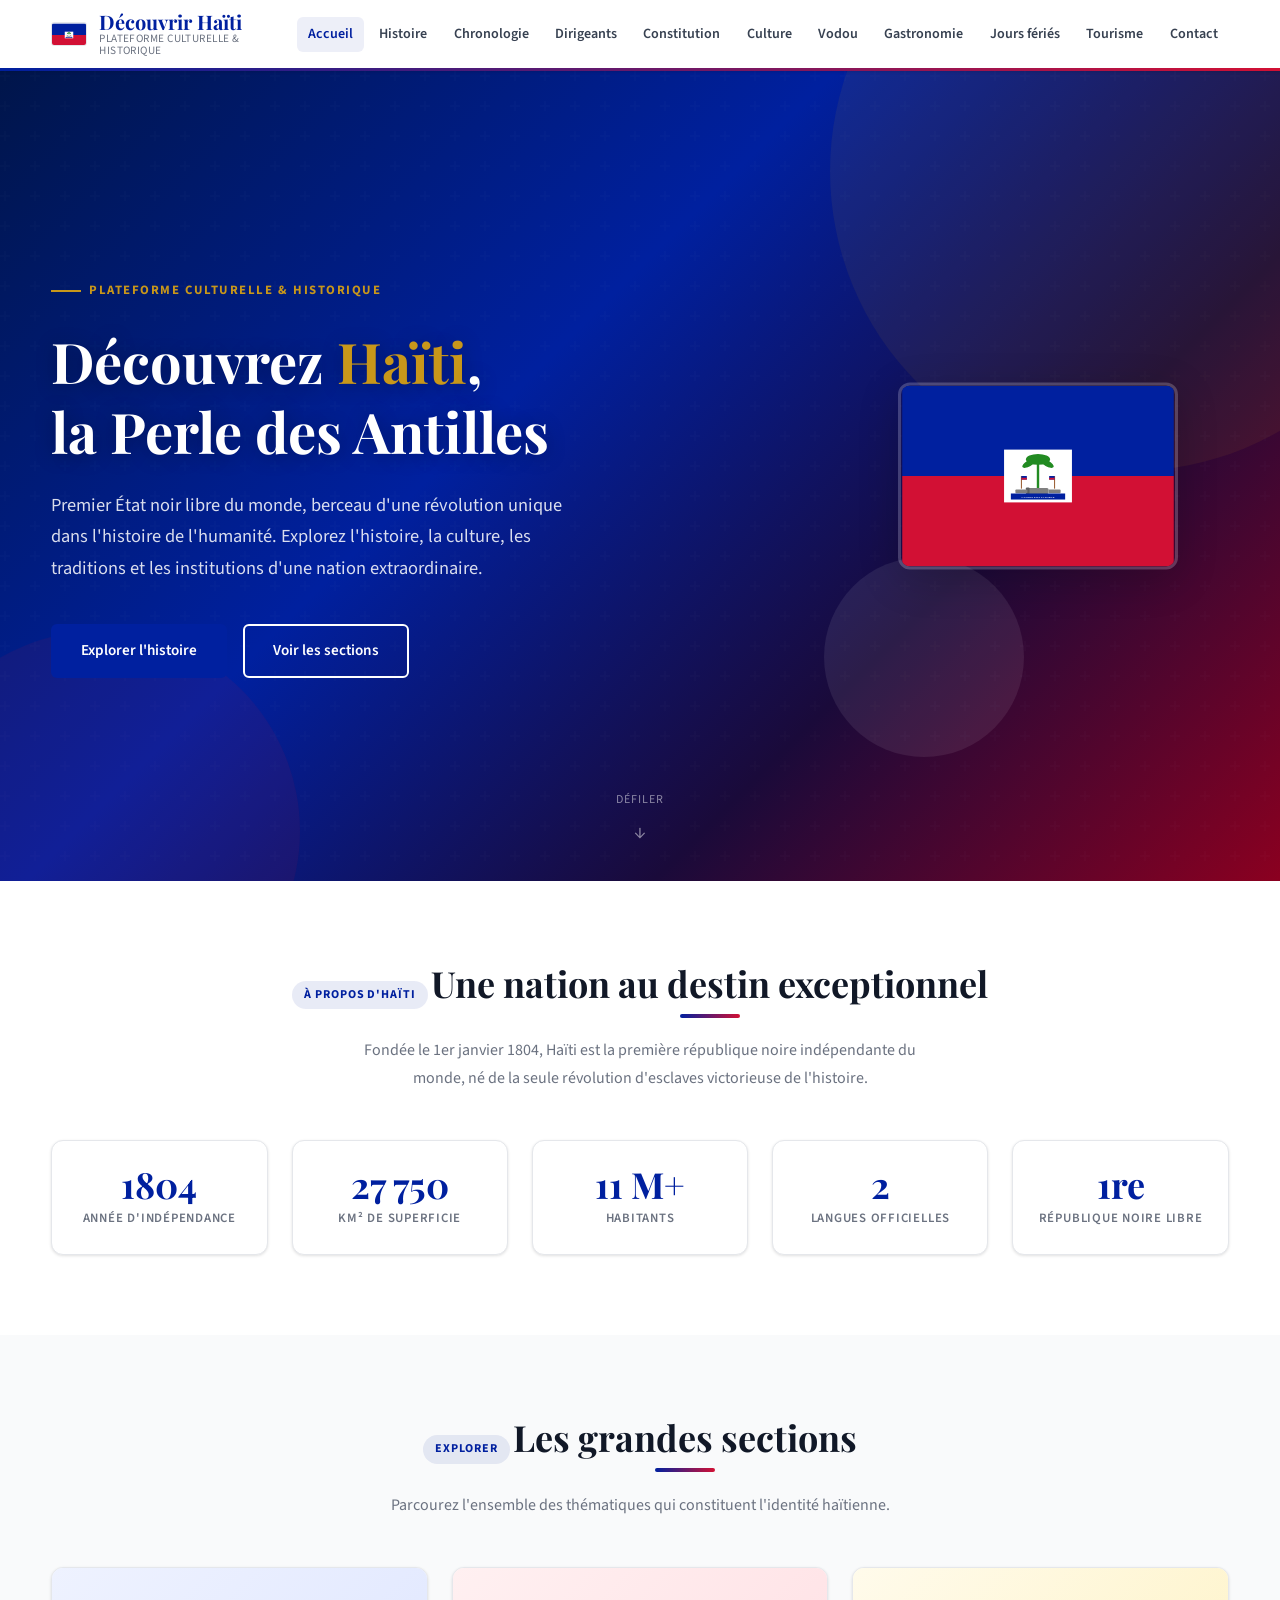
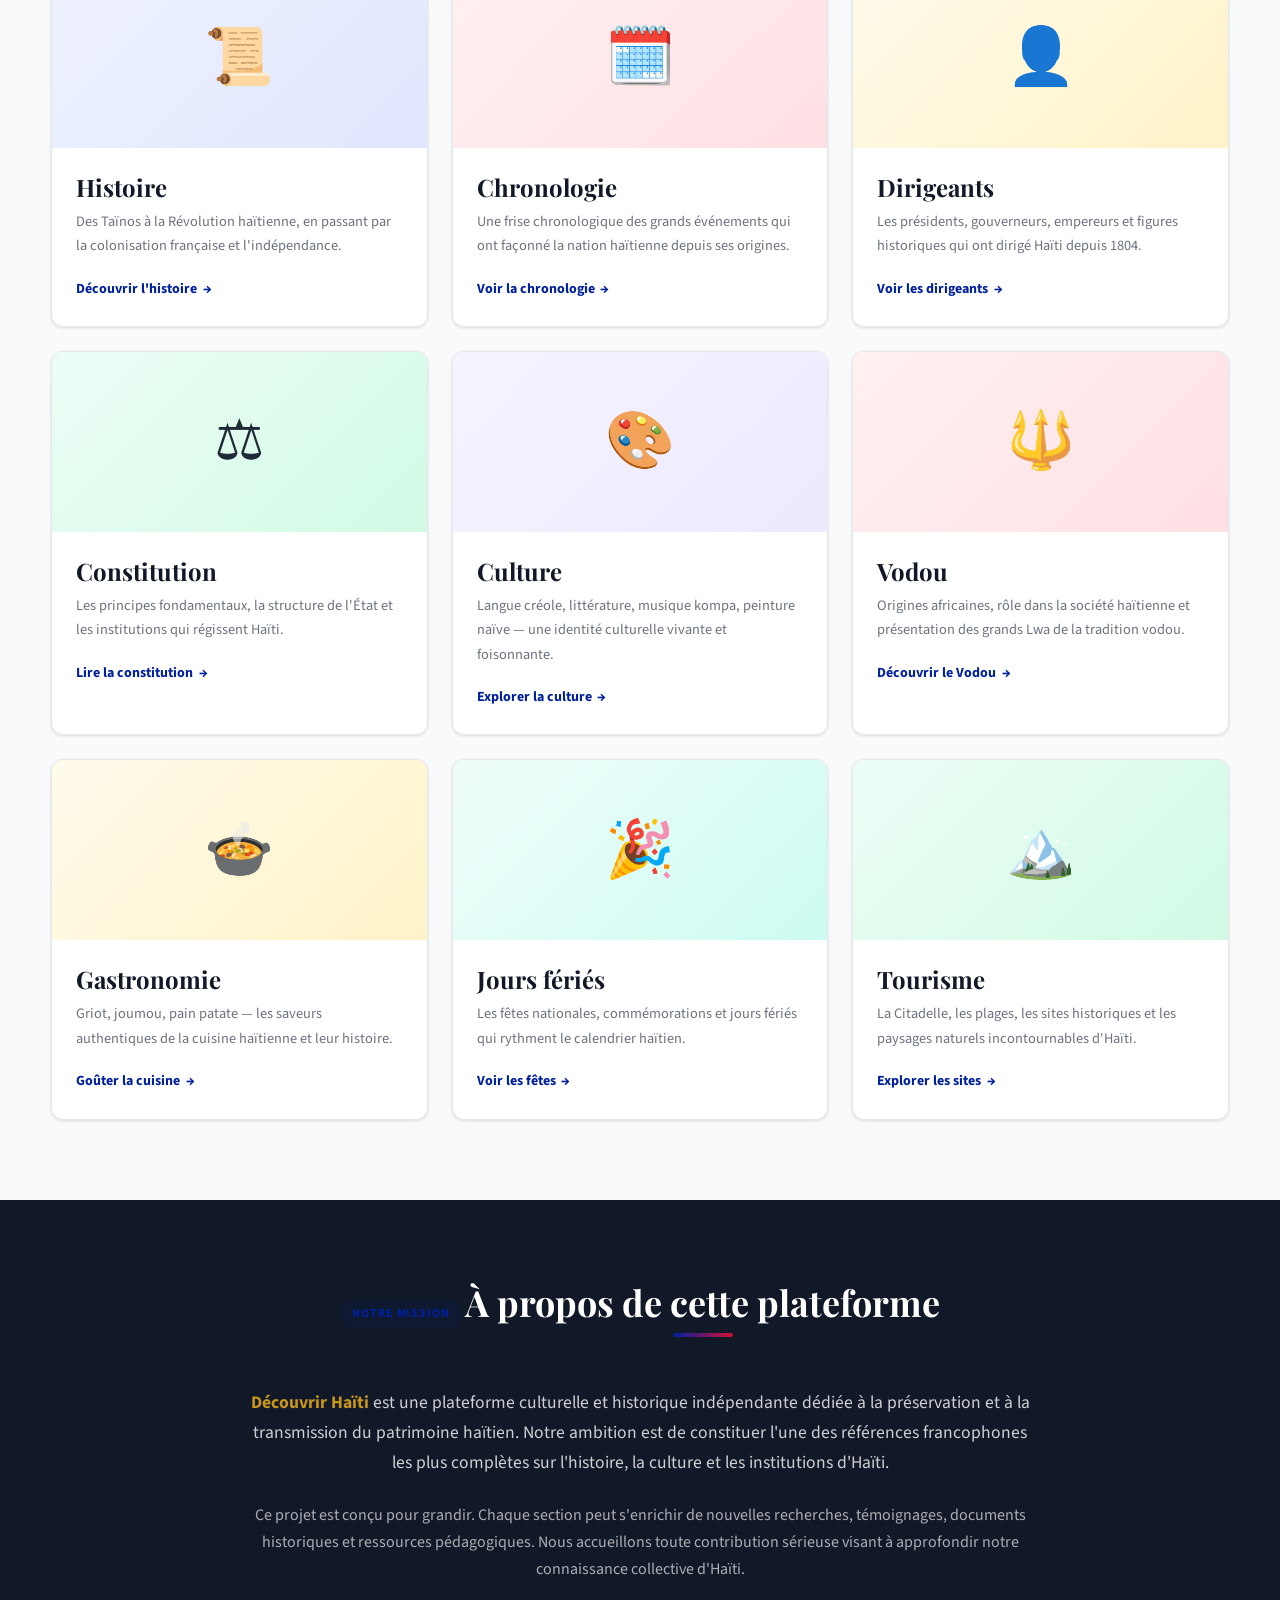
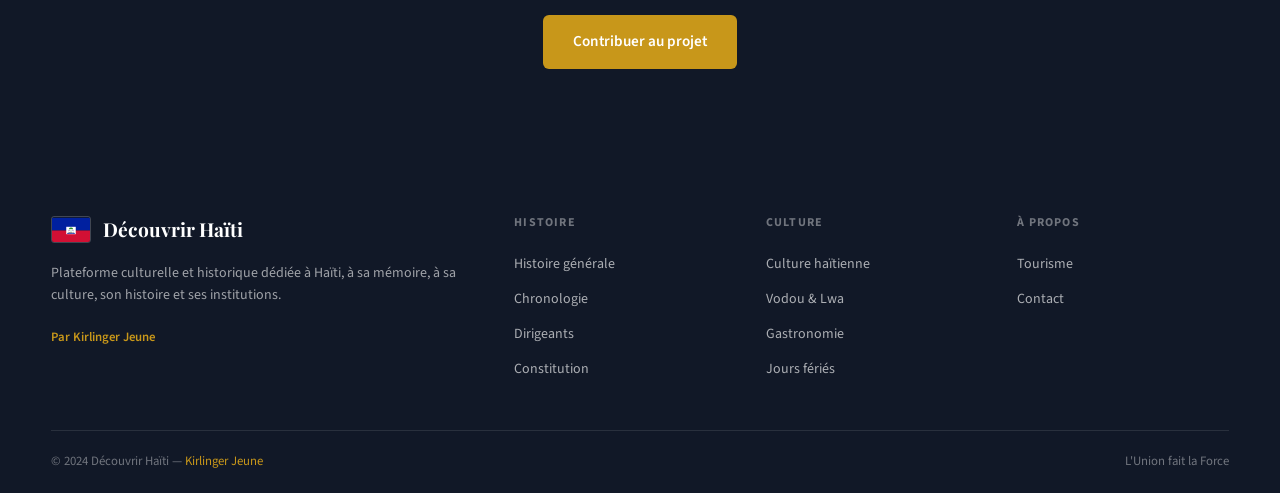
==== index.html @ 1fafaae7 "Build complete Haiti cultural website with 11 pages, CSS, JS and flag SVG Co-authored-by: Kirlinger " ====
<!DOCTYPE html>
<html lang="fr">
<head>
  <meta charset="UTF-8" />
  <meta name="viewport" content="width=device-width, initial-scale=1.0" />
  <title>Découvrir Haïti — Plateforme culturelle et historique</title>
  <meta name="description" content="Découvrir Haïti est une plateforme culturelle et historique dédiée à Haïti, sa mémoire, sa culture, son histoire et ses institutions." />
  <link rel="preconnect" href="https://fonts.googleapis.com" />
  <link rel="preconnect" href="https://fonts.gstatic.com" crossorigin />
  <link href="https://fonts.googleapis.com/css2?family=Playfair+Display:wght@400;600;700&family=Source+Sans+3:wght@300;400;600;700&display=swap" rel="stylesheet" />
  <link rel="stylesheet" href="css/style.css" />
</head>
<body>

  <!-- ===== NAVIGATION ===== -->
  <nav class="navbar" role="navigation" aria-label="Navigation principale">
    <div class="container navbar__inner">
      <a href="index.html" class="navbar__brand" aria-label="Accueil Découvrir Haïti">
        <div class="navbar__flag">
          <img src="assets/flags/haiti-flag.svg" alt="Drapeau haïtien" width="36" height="24" />
        </div>
        <div class="navbar__logo">
          Découvrir Haïti
          <span>Plateforme culturelle &amp; historique</span>
        </div>
      </a>
      <button class="navbar__toggle" aria-expanded="false" aria-controls="main-menu" aria-label="Ouvrir le menu">
        <span></span><span></span><span></span>
      </button>
      <ul class="navbar__menu" id="main-menu" role="list">
        <li><a href="index.html">Accueil</a></li>
        <li><a href="histoire.html">Histoire</a></li>
        <li><a href="chronologie.html">Chronologie</a></li>
        <li><a href="dirigeants.html">Dirigeants</a></li>
        <li><a href="constitution.html">Constitution</a></li>
        <li><a href="culture.html">Culture</a></li>
        <li><a href="vodou.html">Vodou</a></li>
        <li><a href="gastronomie.html">Gastronomie</a></li>
        <li><a href="jours-feries.html">Jours fériés</a></li>
        <li><a href="tourisme.html">Tourisme</a></li>
        <li><a href="contact.html">Contact</a></li>
      </ul>
    </div>
  </nav>

  <!-- ===== HERO ===== -->
  <section class="hero" aria-label="Présentation de Haïti">
    <div class="hero__shapes">
      <div class="shape shape-1"></div>
      <div class="shape shape-2"></div>
      <div class="shape shape-3"></div>
    </div>
    <div class="container">
      <div class="hero__content">
        <div class="hero__eyebrow">Plateforme culturelle &amp; historique</div>
        <h1 class="hero__title">
          Découvrez <em>Haïti</em>,<br />la Perle des Antilles
        </h1>
        <p class="hero__subtitle">
          Premier État noir libre du monde, berceau d'une révolution unique dans l'histoire de l'humanité.
          Explorez l'histoire, la culture, les traditions et les institutions d'une nation extraordinaire.
        </p>
        <div class="hero__actions">
          <a href="histoire.html" class="btn btn--primary">Explorer l'histoire</a>
          <a href="#sections" class="btn btn--outline">Voir les sections</a>
        </div>
      </div>
    </div>
    <div class="hero__flag" aria-hidden="true">
      <img class="hero__flag-img" src="assets/flags/haiti-flag.svg" alt="Drapeau d'Haïti" width="280" height="187" />
    </div>
    <div class="hero__scroll" aria-hidden="true">Défiler</div>
  </section>

  <!-- ===== INTRODUCTION ===== -->
  <section class="section section--alt" aria-labelledby="intro-heading">
    <div class="container">
      <div class="section-header">
        <span class="tag">À propos d'Haïti</span>
        <h2 id="intro-heading">Une nation au destin exceptionnel</h2>
        <p>Fondée le 1er janvier 1804, Haïti est la première république noire indépendante du monde, né de la seule révolution d'esclaves victorieuse de l'histoire.</p>
      </div>
      <div class="stats-grid">
        <div class="stat-card">
          <div class="stat-card__value">1804</div>
          <div class="stat-card__label">Année d'indépendance</div>
        </div>
        <div class="stat-card">
          <div class="stat-card__value">27 750</div>
          <div class="stat-card__label">km² de superficie</div>
        </div>
        <div class="stat-card">
          <div class="stat-card__value">11 M+</div>
          <div class="stat-card__label">Habitants</div>
        </div>
        <div class="stat-card">
          <div class="stat-card__value">2</div>
          <div class="stat-card__label">Langues officielles</div>
        </div>
        <div class="stat-card">
          <div class="stat-card__value">1re</div>
          <div class="stat-card__label">République noire libre</div>
        </div>
      </div>
    </div>
  </section>

  <!-- ===== SECTIONS NAVIGATION ===== -->
  <section class="section" id="sections" aria-labelledby="nav-sections-heading">
    <div class="container">
      <div class="section-header">
        <span class="tag">Explorer</span>
        <h2 id="nav-sections-heading">Les grandes sections</h2>
        <p>Parcourez l'ensemble des thématiques qui constituent l'identité haïtienne.</p>
      </div>
      <div class="cards-grid">

        <article class="card">
          <div class="card__icon">📜</div>
          <div class="card__body">
            <h3>Histoire</h3>
            <p>Des Taïnos à la Révolution haïtienne, en passant par la colonisation française et l'indépendance.</p>
            <a href="histoire.html" class="card__link">Découvrir l'histoire</a>
          </div>
        </article>

        <article class="card">
          <div class="card__icon card__icon--red">🗓️</div>
          <div class="card__body">
            <h3>Chronologie</h3>
            <p>Une frise chronologique des grands événements qui ont façonné la nation haïtienne depuis ses origines.</p>
            <a href="chronologie.html" class="card__link">Voir la chronologie</a>
          </div>
        </article>

        <article class="card">
          <div class="card__icon card__icon--gold">👤</div>
          <div class="card__body">
            <h3>Dirigeants</h3>
            <p>Les présidents, gouverneurs, empereurs et figures historiques qui ont dirigé Haïti depuis 1804.</p>
            <a href="dirigeants.html" class="card__link">Voir les dirigeants</a>
          </div>
        </article>

        <article class="card">
          <div class="card__icon card__icon--green">⚖️</div>
          <div class="card__body">
            <h3>Constitution</h3>
            <p>Les principes fondamentaux, la structure de l'État et les institutions qui régissent Haïti.</p>
            <a href="constitution.html" class="card__link">Lire la constitution</a>
          </div>
        </article>

        <article class="card">
          <div class="card__icon card__icon--purple">🎨</div>
          <div class="card__body">
            <h3>Culture</h3>
            <p>Langue créole, littérature, musique kompa, peinture naïve — une identité culturelle vivante et foisonnante.</p>
            <a href="culture.html" class="card__link">Explorer la culture</a>
          </div>
        </article>

        <article class="card">
          <div class="card__icon card__icon--red">🔱</div>
          <div class="card__body">
            <h3>Vodou</h3>
            <p>Origines africaines, rôle dans la société haïtienne et présentation des grands Lwa de la tradition vodou.</p>
            <a href="vodou.html" class="card__link">Découvrir le Vodou</a>
          </div>
        </article>

        <article class="card">
          <div class="card__icon card__icon--gold">🍲</div>
          <div class="card__body">
            <h3>Gastronomie</h3>
            <p>Griot, joumou, pain patate — les saveurs authentiques de la cuisine haïtienne et leur histoire.</p>
            <a href="gastronomie.html" class="card__link">Goûter la cuisine</a>
          </div>
        </article>

        <article class="card">
          <div class="card__icon card__icon--teal">🎉</div>
          <div class="card__body">
            <h3>Jours fériés</h3>
            <p>Les fêtes nationales, commémorations et jours fériés qui rythment le calendrier haïtien.</p>
            <a href="jours-feries.html" class="card__link">Voir les fêtes</a>
          </div>
        </article>

        <article class="card">
          <div class="card__icon card__icon--green">🏔️</div>
          <div class="card__body">
            <h3>Tourisme</h3>
            <p>La Citadelle, les plages, les sites historiques et les paysages naturels incontournables d'Haïti.</p>
            <a href="tourisme.html" class="card__link">Explorer les sites</a>
          </div>
        </article>

      </div>
    </div>
  </section>

  <!-- ===== ABOUT PLATFORM ===== -->
  <section class="section section--dark" aria-labelledby="platform-heading">
    <div class="container">
      <div class="section-header">
        <span class="tag">Notre mission</span>
        <h2 id="platform-heading">À propos de cette plateforme</h2>
      </div>
      <div style="max-width:780px; margin:0 auto; text-align:center;">
        <p style="color:rgba(255,255,255,.8); font-size:1.1rem; margin-bottom:1.5rem;">
          <strong style="color:var(--gold);">Découvrir Haïti</strong> est une plateforme culturelle et historique indépendante dédiée à la préservation et à la transmission du patrimoine haïtien.
          Notre ambition est de constituer l'une des références francophones les plus complètes sur l'histoire, la culture et les institutions d'Haïti.
        </p>
        <p style="color:rgba(255,255,255,.65); margin-bottom:2rem;">
          Ce projet est conçu pour grandir. Chaque section peut s'enrichir de nouvelles recherches, témoignages, documents historiques et ressources pédagogiques.
          Nous accueillons toute contribution sérieuse visant à approfondir notre connaissance collective d'Haïti.
        </p>
        <a href="contact.html" class="btn btn--gold">Contribuer au projet</a>
      </div>
    </div>
  </section>

  <!-- ===== FOOTER ===== -->
  <footer class="footer" role="contentinfo">
    <div class="container">
      <div class="footer__grid">
        <div>
          <div class="footer__brand">
            <div class="footer__flag">
              <img src="assets/flags/haiti-flag.svg" alt="Drapeau haïtien" width="40" height="27" />
            </div>
            <span class="footer__brand-name">Découvrir Haïti</span>
          </div>
          <p class="footer__desc">Plateforme culturelle et historique dédiée à Haïti, à sa mémoire, à sa culture, son histoire et ses institutions.</p>
          <p class="footer__author">Par Kirlinger Jeune</p>
        </div>
        <div>
          <p class="footer__heading">Histoire</p>
          <ul class="footer__links">
            <li><a href="histoire.html">Histoire générale</a></li>
            <li><a href="chronologie.html">Chronologie</a></li>
            <li><a href="dirigeants.html">Dirigeants</a></li>
            <li><a href="constitution.html">Constitution</a></li>
          </ul>
        </div>
        <div>
          <p class="footer__heading">Culture</p>
          <ul class="footer__links">
            <li><a href="culture.html">Culture haïtienne</a></li>
            <li><a href="vodou.html">Vodou &amp; Lwa</a></li>
            <li><a href="gastronomie.html">Gastronomie</a></li>
            <li><a href="jours-feries.html">Jours fériés</a></li>
          </ul>
        </div>
        <div>
          <p class="footer__heading">À propos</p>
          <ul class="footer__links">
            <li><a href="tourisme.html">Tourisme</a></li>
            <li><a href="contact.html">Contact</a></li>
          </ul>
        </div>
      </div>
      <div class="footer__bottom">
        <p>&copy; 2024 Découvrir Haïti — <a href="contact.html">Kirlinger Jeune</a></p>
        <p>L'Union fait la Force</p>
      </div>
    </div>
  </footer>

  <button class="back-to-top" aria-label="Retour en haut de page">↑</button>
  <script src="js/script.js"></script>
</body>
</html>
---- css/style.css ----
/* =====================================================
   Découvrir Haïti — Feuille de style principale
   Auteur : Kirlinger Jeune
   ===================================================== */

/* ---- Reset & Variables ---- */
*, *::before, *::after {
  box-sizing: border-box;
  margin: 0;
  padding: 0;
}

:root {
  --blue-haiti: #00209F;
  --red-haiti:  #D21034;
  --gold:       #C8971A;
  --dark:       #111827;
  --dark-alt:   #1f2937;
  --mid:        #374151;
  --light:      #f9fafb;
  --border:     #e5e7eb;
  --text:       #1f2937;
  --text-light: #6b7280;
  --white:      #ffffff;
  --shadow-sm:  0 1px 3px rgba(0,0,0,.12);
  --shadow-md:  0 4px 16px rgba(0,0,0,.14);
  --shadow-lg:  0 10px 40px rgba(0,0,0,.18);
  --radius:     12px;
  --radius-sm:  6px;
  --transition: .25s ease;
  --font-head:  'Playfair Display', Georgia, serif;
  --font-body:  'Source Sans 3', 'Segoe UI', system-ui, sans-serif;
}

html {
  scroll-behavior: smooth;
  font-size: 16px;
}

body {
  font-family: var(--font-body);
  color: var(--text);
  background: var(--light);
  line-height: 1.7;
}

img { max-width: 100%; display: block; }
a  { color: inherit; text-decoration: none; }
ul { list-style: none; }

/* ---- Typography ---- */
h1, h2, h3, h4, h5 {
  font-family: var(--font-head);
  line-height: 1.25;
  color: var(--dark);
}

h1 { font-size: clamp(2rem,   5vw, 3.5rem); }
h2 { font-size: clamp(1.5rem, 3vw, 2.25rem); }
h3 { font-size: clamp(1.15rem,2vw, 1.5rem); }
h4 { font-size: 1.125rem; }

p  { margin-bottom: 1rem; }

/* ---- Utility ---- */
.container {
  width: 92%;
  max-width: 1200px;
  margin: 0 auto;
}

.section { padding: 5rem 0; }
.section--alt { background: var(--white); }
.section--dark { background: var(--dark); color: var(--white); }
.section--dark h2, .section--dark h3 { color: var(--white); }

.section-header {
  text-align: center;
  margin-bottom: 3rem;
}

.section-header h2 {
  position: relative;
  display: inline-block;
  padding-bottom: .75rem;
}

.section-header h2::after {
  content: '';
  position: absolute;
  left: 50%;
  bottom: 0;
  transform: translateX(-50%);
  width: 60px;
  height: 4px;
  background: linear-gradient(90deg, var(--blue-haiti), var(--red-haiti));
  border-radius: 2px;
}

.section-header p {
  margin-top: 1rem;
  color: var(--text-light);
  max-width: 600px;
  margin-left: auto;
  margin-right: auto;
}

.tag {
  display: inline-block;
  font-size: .75rem;
  font-weight: 700;
  letter-spacing: .08em;
  text-transform: uppercase;
  color: var(--blue-haiti);
  background: rgba(0,32,159,.09);
  border-radius: 999px;
  padding: .25rem .75rem;
  margin-bottom: .75rem;
}

.tag--red { color: var(--red-haiti); background: rgba(210,16,52,.09); }

.btn {
  display: inline-flex;
  align-items: center;
  gap: .5rem;
  padding: .75rem 1.75rem;
  border-radius: var(--radius-sm);
  font-weight: 600;
  font-size: .95rem;
  cursor: pointer;
  transition: all var(--transition);
  border: 2px solid transparent;
}

.btn--primary {
  background: var(--blue-haiti);
  color: var(--white);
}
.btn--primary:hover { background: #001a82; transform: translateY(-2px); box-shadow: var(--shadow-md); }

.btn--outline {
  background: transparent;
  color: var(--white);
  border-color: var(--white);
}
.btn--outline:hover { background: var(--white); color: var(--blue-haiti); }

.btn--gold {
  background: var(--gold);
  color: var(--white);
}
.btn--gold:hover { background: #a67b14; transform: translateY(-2px); box-shadow: var(--shadow-md); }

/* ---- Navigation ---- */
.navbar {
  position: sticky;
  top: 0;
  z-index: 1000;
  background: var(--white);
  box-shadow: var(--shadow-sm);
  border-bottom: 3px solid transparent;
  border-image: linear-gradient(90deg, var(--blue-haiti), var(--red-haiti)) 1;
}

.navbar__inner {
  display: flex;
  align-items: center;
  justify-content: space-between;
  height: 68px;
}

.navbar__brand {
  display: flex;
  align-items: center;
  gap: .75rem;
}

.navbar__flag {
  width: 36px;
  height: 24px;
  border-radius: 3px;
  overflow: hidden;
  border: 1px solid var(--border);
  flex-shrink: 0;
}

.navbar__logo {
  font-family: var(--font-head);
  font-size: 1.25rem;
  font-weight: 700;
  color: var(--blue-haiti);
  line-height: 1.1;
}

.navbar__logo span {
  display: block;
  font-size: .7rem;
  font-family: var(--font-body);
  font-weight: 400;
  color: var(--text-light);
  letter-spacing: .04em;
  text-transform: uppercase;
}

.navbar__menu {
  display: flex;
  align-items: center;
  gap: .25rem;
}

.navbar__menu a {
  font-size: .88rem;
  font-weight: 600;
  padding: .45rem .7rem;
  border-radius: var(--radius-sm);
  color: var(--mid);
  transition: color var(--transition), background var(--transition);
  white-space: nowrap;
}

.navbar__menu a:hover,
.navbar__menu a.active {
  color: var(--blue-haiti);
  background: rgba(0,32,159,.07);
}

.navbar__toggle {
  display: none;
  flex-direction: column;
  gap: 5px;
  cursor: pointer;
  padding: .5rem;
  border-radius: var(--radius-sm);
  border: none;
  background: transparent;
}

.navbar__toggle span {
  display: block;
  width: 24px;
  height: 2px;
  background: var(--dark);
  border-radius: 2px;
  transition: all .3s;
}

/* ---- Hero ---- */
.hero {
  position: relative;
  min-height: 90vh;
  display: flex;
  align-items: center;
  background: linear-gradient(135deg, #00154a 0%, #00209F 40%, #1a0a3a 70%, #8B0020 100%);
  overflow: hidden;
  color: var(--white);
}

.hero::before {
  content: '';
  position: absolute;
  inset: 0;
  background: url("data:image/svg+xml,%3Csvg width='60' height='60' viewBox='0 0 60 60' xmlns='http://www.w3.org/2000/svg'%3E%3Cg fill='none' fill-rule='evenodd'%3E%3Cg fill='%23ffffff' fill-opacity='0.03'%3E%3Cpath d='M36 34v-4h-2v4h-4v2h4v4h2v-4h4v-2h-4zm0-30V0h-2v4h-4v2h4v4h2V6h4V4h-4zM6 34v-4H4v4H0v2h4v4h2v-4h4v-2H6zM6 4V0H4v4H0v2h4v4h2V6h4V4H6z'/%3E%3C/g%3E%3C/g%3E%3C/svg%3E");
  opacity: .4;
}

.hero__shapes {
  position: absolute;
  inset: 0;
  pointer-events: none;
  overflow: hidden;
}

.hero__shapes .shape {
  position: absolute;
  border-radius: 50%;
  opacity: .08;
}

.hero__shapes .shape-1 {
  width: 600px; height: 600px;
  background: var(--gold);
  top: -200px; right: -150px;
}

.hero__shapes .shape-2 {
  width: 400px; height: 400px;
  background: var(--red-haiti);
  bottom: -150px; left: -100px;
}

.hero__shapes .shape-3 {
  width: 200px; height: 200px;
  background: var(--white);
  top: 60%; right: 20%;
}

.hero__content {
  position: relative;
  z-index: 2;
  max-width: 700px;
}

.hero__eyebrow {
  display: inline-flex;
  align-items: center;
  gap: .5rem;
  font-size: .8rem;
  font-weight: 700;
  letter-spacing: .12em;
  text-transform: uppercase;
  color: var(--gold);
  margin-bottom: 1.5rem;
}

.hero__eyebrow::before {
  content: '';
  display: inline-block;
  width: 30px;
  height: 2px;
  background: var(--gold);
}

.hero__title {
  color: var(--white);
  margin-bottom: 1.5rem;
  text-shadow: 0 2px 20px rgba(0,0,0,.3);
}

.hero__title em {
  font-style: normal;
  color: var(--gold);
}

.hero__subtitle {
  font-size: 1.15rem;
  color: rgba(255,255,255,.85);
  margin-bottom: 2.5rem;
  max-width: 540px;
}

.hero__actions {
  display: flex;
  gap: 1rem;
  flex-wrap: wrap;
}

.hero__flag {
  position: absolute;
  right: 8%;
  top: 50%;
  transform: translateY(-50%);
  z-index: 2;
}

.hero__flag-img {
  width: 280px;
  border-radius: var(--radius);
  box-shadow: var(--shadow-lg);
  border: 3px solid rgba(255,255,255,.2);
}

.hero__scroll {
  position: absolute;
  bottom: 2rem;
  left: 50%;
  transform: translateX(-50%);
  z-index: 2;
  display: flex;
  flex-direction: column;
  align-items: center;
  gap: .4rem;
  color: rgba(255,255,255,.5);
  font-size: .75rem;
  letter-spacing: .08em;
  text-transform: uppercase;
  animation: bounce 2s infinite;
}

.hero__scroll::after {
  content: '↓';
  font-size: 1.2rem;
}

@keyframes bounce {
  0%, 100% { transform: translateX(-50%) translateY(0); }
  50%       { transform: translateX(-50%) translateY(8px); }
}

/* ---- Cards ---- */
.cards-grid {
  display: grid;
  gap: 1.5rem;
  grid-template-columns: repeat(auto-fill, minmax(280px, 1fr));
}

.card {
  background: var(--white);
  border-radius: var(--radius);
  box-shadow: var(--shadow-sm);
  overflow: hidden;
  transition: transform var(--transition), box-shadow var(--transition);
  border: 1px solid var(--border);
}

.card:hover {
  transform: translateY(-5px);
  box-shadow: var(--shadow-md);
}

.card__icon {
  height: 180px;
  display: flex;
  align-items: center;
  justify-content: center;
  font-size: 3.5rem;
  background: linear-gradient(135deg, #eef2ff 0%, #e0e7ff 100%);
}

.card__icon--red   { background: linear-gradient(135deg, #fff0f1 0%, #ffe0e4 100%); }
.card__icon--gold  { background: linear-gradient(135deg, #fffbeb 0%, #fef3c7 100%); }
.card__icon--green { background: linear-gradient(135deg, #ecfdf5 0%, #d1fae5 100%); }
.card__icon--purple{ background: linear-gradient(135deg, #f5f3ff 0%, #ede9fe 100%); }
.card__icon--teal  { background: linear-gradient(135deg, #f0fdfa 0%, #ccfbf1 100%); }

.card__body {
  padding: 1.5rem;
}

.card__body h3 {
  margin-bottom: .5rem;
}

.card__body p {
  color: var(--text-light);
  font-size: .9rem;
  margin-bottom: 1rem;
}

.card__link {
  font-size: .875rem;
  font-weight: 700;
  color: var(--blue-haiti);
  display: inline-flex;
  align-items: center;
  gap: .35rem;
  transition: gap var(--transition);
}

.card__link:hover { gap: .6rem; }
.card__link::after { content: '→'; }

/* ---- Page Header ---- */
.page-header {
  background: linear-gradient(135deg, var(--dark) 0%, var(--blue-haiti) 100%);
  color: var(--white);
  padding: 5rem 0 4rem;
  text-align: center;
  position: relative;
  overflow: hidden;
}

.page-header::before {
  content: '';
  position: absolute;
  inset: 0;
  background: url("data:image/svg+xml,%3Csvg width='60' height='60' viewBox='0 0 60 60' xmlns='http://www.w3.org/2000/svg'%3E%3Cg fill='none' fill-rule='evenodd'%3E%3Cg fill='%23ffffff' fill-opacity='0.04'%3E%3Cpath d='M36 34v-4h-2v4h-4v2h4v4h2v-4h4v-2h-4zm0-30V0h-2v4h-4v2h4v4h2V6h4V4h-4zM6 34v-4H4v4H0v2h4v4h2v-4h4v-2H6zM6 4V0H4v4H0v2h4v4h2V6h4V4H6z'/%3E%3C/g%3E%3C/g%3E%3C/svg%3E");
}

.page-header__breadcrumb {
  font-size: .8rem;
  color: rgba(255,255,255,.6);
  margin-bottom: 1rem;
  position: relative;
}

.page-header__breadcrumb a { color: var(--gold); }
.page-header__breadcrumb a:hover { text-decoration: underline; }

.page-header h1 {
  color: var(--white);
  position: relative;
  margin-bottom: .75rem;
}

.page-header p {
  color: rgba(255,255,255,.8);
  font-size: 1.1rem;
  max-width: 600px;
  margin: 0 auto;
  position: relative;
}

/* ---- Timeline ---- */
.timeline {
  position: relative;
  padding: 2rem 0;
}

.timeline::before {
  content: '';
  position: absolute;
  left: 50%;
  top: 0;
  bottom: 0;
  width: 2px;
  background: linear-gradient(to bottom, var(--blue-haiti), var(--red-haiti));
  transform: translateX(-50%);
}

.timeline__item {
  display: flex;
  align-items: flex-start;
  margin-bottom: 3rem;
  position: relative;
}

.timeline__item:nth-child(odd) {
  flex-direction: row-reverse;
}

.timeline__item:nth-child(odd) .timeline__content {
  text-align: right;
  padding: 0 2.5rem 0 0;
}

.timeline__item:nth-child(even) .timeline__content {
  padding: 0 0 0 2.5rem;
}

.timeline__content {
  width: calc(50% - 20px);
}

.timeline__dot {
  position: absolute;
  left: 50%;
  transform: translateX(-50%);
  width: 40px;
  height: 40px;
  border-radius: 50%;
  background: var(--white);
  border: 3px solid var(--blue-haiti);
  display: flex;
  align-items: center;
  justify-content: center;
  font-size: .75rem;
  font-weight: 800;
  color: var(--blue-haiti);
  z-index: 1;
  flex-shrink: 0;
  box-shadow: var(--shadow-sm);
}

.timeline__year {
  font-size: .75rem;
  font-weight: 700;
  letter-spacing: .08em;
  text-transform: uppercase;
  color: var(--blue-haiti);
  margin-bottom: .3rem;
}

.timeline__title {
  font-size: 1.1rem;
  margin-bottom: .4rem;
}

.timeline__text {
  color: var(--text-light);
  font-size: .9rem;
  margin-bottom: 0;
}

/* ---- Leader Cards ---- */
.leader-card {
  background: var(--white);
  border-radius: var(--radius);
  box-shadow: var(--shadow-sm);
  overflow: hidden;
  border: 1px solid var(--border);
  transition: transform var(--transition), box-shadow var(--transition);
}

.leader-card:hover {
  transform: translateY(-4px);
  box-shadow: var(--shadow-md);
}

.leader-card__header {
  height: 100px;
  background: linear-gradient(135deg, var(--blue-haiti), #0035cc);
  display: flex;
  align-items: center;
  justify-content: center;
  font-size: 2.5rem;
}

.leader-card__body {
  padding: 1.5rem;
}

.leader-card__name {
  font-size: 1.1rem;
  margin-bottom: .2rem;
}

.leader-card__period {
  font-size: .8rem;
  font-weight: 600;
  color: var(--blue-haiti);
  margin-bottom: .75rem;
}

.leader-card__desc {
  font-size: .875rem;
  color: var(--text-light);
  margin-bottom: 0;
}

/* ---- Info Box ---- */
.info-box {
  background: var(--white);
  border-radius: var(--radius);
  padding: 2rem;
  border-left: 4px solid var(--blue-haiti);
  box-shadow: var(--shadow-sm);
  margin-bottom: 2rem;
}

.info-box--red { border-left-color: var(--red-haiti); }
.info-box--gold { border-left-color: var(--gold); }

.info-box h3 {
  margin-bottom: .75rem;
  font-size: 1.15rem;
}

/* ---- Accordion ---- */
.accordion {
  border-radius: var(--radius);
  overflow: hidden;
  border: 1px solid var(--border);
}

.accordion__item {
  border-bottom: 1px solid var(--border);
}

.accordion__item:last-child { border-bottom: none; }

.accordion__header {
  width: 100%;
  background: var(--white);
  border: none;
  padding: 1.25rem 1.5rem;
  text-align: left;
  font-family: var(--font-body);
  font-size: 1rem;
  font-weight: 600;
  color: var(--dark);
  cursor: pointer;
  display: flex;
  justify-content: space-between;
  align-items: center;
  transition: background var(--transition);
}

.accordion__header:hover { background: #f3f4f6; }
.accordion__header.open  { background: rgba(0,32,159,.05); color: var(--blue-haiti); }

.accordion__icon {
  font-size: 1.25rem;
  transition: transform .3s;
  flex-shrink: 0;
  margin-left: 1rem;
}

.accordion__header.open .accordion__icon { transform: rotate(45deg); }

.accordion__body {
  display: none;
  padding: 0 1.5rem 1.5rem;
  background: var(--white);
  color: var(--text-light);
  font-size: .95rem;
}

.accordion__body.open { display: block; }

/* ---- Dish Cards ---- */
.dish-card {
  background: var(--white);
  border-radius: var(--radius);
  box-shadow: var(--shadow-sm);
  overflow: hidden;
  border: 1px solid var(--border);
  transition: transform var(--transition), box-shadow var(--transition);
}

.dish-card:hover {
  transform: translateY(-4px);
  box-shadow: var(--shadow-md);
}

.dish-card__visual {
  height: 140px;
  background: linear-gradient(135deg, #fffbeb 0%, #fef3c7 100%);
  display: flex;
  align-items: center;
  justify-content: center;
  font-size: 3rem;
}

.dish-card__body {
  padding: 1.25rem;
}

.dish-card__body h3 {
  margin-bottom: .4rem;
  font-size: 1.05rem;
}

.dish-card__body p {
  font-size: .875rem;
  color: var(--text-light);
  margin-bottom: 0;
}

/* ---- Holiday Cards ---- */
.holiday-card {
  background: var(--white);
  border-radius: var(--radius);
  padding: 1.5rem;
  box-shadow: var(--shadow-sm);
  border: 1px solid var(--border);
  display: flex;
  gap: 1.25rem;
  align-items: flex-start;
  transition: transform var(--transition), box-shadow var(--transition);
}

.holiday-card:hover {
  transform: translateY(-3px);
  box-shadow: var(--shadow-md);
}

.holiday-card__date {
  flex-shrink: 0;
  width: 64px;
  height: 64px;
  border-radius: var(--radius-sm);
  background: var(--blue-haiti);
  color: var(--white);
  display: flex;
  flex-direction: column;
  align-items: center;
  justify-content: center;
  font-weight: 800;
  line-height: 1.1;
}

.holiday-card__date .day {
  font-size: 1.4rem;
}

.holiday-card__date .month {
  font-size: .7rem;
  text-transform: uppercase;
  letter-spacing: .06em;
  opacity: .85;
}

.holiday-card__date--red { background: var(--red-haiti); }
.holiday-card__date--gold { background: var(--gold); }

.holiday-card__info h3 {
  font-size: 1.05rem;
  margin-bottom: .3rem;
}

.holiday-card__info p {
  font-size: .875rem;
  color: var(--text-light);
  margin-bottom: 0;
}

/* ---- Place Cards ---- */
.place-card {
  background: var(--white);
  border-radius: var(--radius);
  box-shadow: var(--shadow-sm);
  overflow: hidden;
  border: 1px solid var(--border);
  transition: transform var(--transition), box-shadow var(--transition);
}

.place-card:hover {
  transform: translateY(-5px);
  box-shadow: var(--shadow-md);
}

.place-card__visual {
  height: 200px;
  display: flex;
  align-items: center;
  justify-content: center;
  font-size: 4rem;
  background: linear-gradient(135deg, #ecfdf5 0%, #d1fae5 100%);
}

.place-card__visual--blue  { background: linear-gradient(135deg, #eff6ff 0%, #dbeafe 100%); }
.place-card__visual--amber { background: linear-gradient(135deg, #fffbeb 0%, #fef3c7 100%); }
.place-card__visual--red   { background: linear-gradient(135deg, #fff0f1 0%, #ffe0e4 100%); }

.place-card__body {
  padding: 1.5rem;
}

.place-card__body h3 { margin-bottom: .35rem; }
.place-card__body p  { font-size: .9rem; color: var(--text-light); margin-bottom: 0; }

/* ---- Lwa Section ---- */
.lwa-card {
  background: var(--white);
  border-radius: var(--radius);
  padding: 1.5rem;
  box-shadow: var(--shadow-sm);
  border: 1px solid var(--border);
  border-top: 4px solid var(--blue-haiti);
  transition: transform var(--transition), box-shadow var(--transition);
}

.lwa-card:hover {
  transform: translateY(-4px);
  box-shadow: var(--shadow-md);
}

.lwa-card--red   { border-top-color: var(--red-haiti); }
.lwa-card--gold  { border-top-color: var(--gold); }
.lwa-card--green { border-top-color: #16a34a; }
.lwa-card--purple{ border-top-color: #7c3aed; }

.lwa-card__icon {
  font-size: 2.5rem;
  margin-bottom: .75rem;
}

.lwa-card h3 { margin-bottom: .3rem; }

.lwa-card__domain {
  font-size: .75rem;
  font-weight: 700;
  letter-spacing: .06em;
  text-transform: uppercase;
  color: var(--blue-haiti);
  margin-bottom: .5rem;
}

.lwa-card p {
  font-size: .875rem;
  color: var(--text-light);
  margin-bottom: 0;
}

/* ---- Constitution Articles ---- */
.article-card {
  background: var(--white);
  border-radius: var(--radius);
  padding: 2rem;
  box-shadow: var(--shadow-sm);
  border: 1px solid var(--border);
}

.article-card__num {
  font-family: var(--font-head);
  font-size: 3rem;
  font-weight: 700;
  color: var(--border);
  line-height: 1;
  margin-bottom: .5rem;
}

.article-card h3 { margin-bottom: .75rem; }
.article-card p  { color: var(--text-light); font-size: .9rem; margin-bottom: 0; }

/* ---- Stats ---- */
.stats-grid {
  display: grid;
  gap: 1.5rem;
  grid-template-columns: repeat(auto-fill, minmax(180px, 1fr));
}

.stat-card {
  background: var(--white);
  border-radius: var(--radius);
  padding: 1.5rem;
  text-align: center;
  box-shadow: var(--shadow-sm);
  border: 1px solid var(--border);
}

.stat-card__value {
  font-family: var(--font-head);
  font-size: 2.25rem;
  font-weight: 700;
  color: var(--blue-haiti);
  line-height: 1.1;
  margin-bottom: .25rem;
}

.stat-card__label {
  font-size: .8rem;
  color: var(--text-light);
  text-transform: uppercase;
  letter-spacing: .06em;
  font-weight: 600;
}

/* ---- Contact Form ---- */
.contact-form {
  background: var(--white);
  border-radius: var(--radius);
  padding: 2.5rem;
  box-shadow: var(--shadow-md);
}

.form-group {
  margin-bottom: 1.5rem;
}

.form-group label {
  display: block;
  font-size: .875rem;
  font-weight: 600;
  color: var(--dark);
  margin-bottom: .5rem;
}

.form-group input,
.form-group select,
.form-group textarea {
  width: 100%;
  padding: .75rem 1rem;
  border: 1.5px solid var(--border);
  border-radius: var(--radius-sm);
  font-family: var(--font-body);
  font-size: .95rem;
  color: var(--text);
  background: var(--white);
  transition: border-color var(--transition), box-shadow var(--transition);
  outline: none;
}

.form-group input:focus,
.form-group select:focus,
.form-group textarea:focus {
  border-color: var(--blue-haiti);
  box-shadow: 0 0 0 3px rgba(0,32,159,.1);
}

.form-group textarea { resize: vertical; min-height: 140px; }

.form-row {
  display: grid;
  grid-template-columns: 1fr 1fr;
  gap: 1.25rem;
}

/* ---- Footer ---- */
.footer {
  background: var(--dark);
  color: var(--white);
  padding: 4rem 0 0;
}

.footer__grid {
  display: grid;
  gap: 2.5rem;
  grid-template-columns: 2fr 1fr 1fr 1fr;
  padding-bottom: 3rem;
  border-bottom: 1px solid rgba(255,255,255,.1);
}

.footer__brand {
  display: flex;
  align-items: center;
  gap: .75rem;
  margin-bottom: 1rem;
}

.footer__brand-name {
  font-family: var(--font-head);
  font-size: 1.2rem;
  font-weight: 700;
}

.footer__flag {
  width: 40px;
  height: 27px;
  border-radius: 3px;
  overflow: hidden;
  border: 1px solid rgba(255,255,255,.2);
  flex-shrink: 0;
}

.footer__desc {
  font-size: .875rem;
  color: rgba(255,255,255,.6);
  line-height: 1.6;
  margin-bottom: 1.25rem;
}

.footer__author {
  font-size: .8rem;
  color: var(--gold);
  font-weight: 600;
}

.footer__heading {
  font-size: .75rem;
  font-weight: 700;
  letter-spacing: .1em;
  text-transform: uppercase;
  color: rgba(255,255,255,.4);
  margin-bottom: 1rem;
}

.footer__links {
  display: flex;
  flex-direction: column;
  gap: .5rem;
}

.footer__links a {
  font-size: .875rem;
  color: rgba(255,255,255,.65);
  transition: color var(--transition);
}

.footer__links a:hover { color: var(--gold); }

.footer__bottom {
  padding: 1.25rem 0;
  display: flex;
  align-items: center;
  justify-content: space-between;
  flex-wrap: wrap;
  gap: .75rem;
}

.footer__bottom p {
  font-size: .8rem;
  color: rgba(255,255,255,.4);
  margin-bottom: 0;
}

.footer__bottom a { color: var(--gold); }

/* ---- Divider ---- */
.divider {
  height: 4px;
  background: linear-gradient(90deg, var(--blue-haiti), var(--red-haiti));
  border: none;
  margin: 3rem 0;
}

/* ---- Back to top ---- */
.back-to-top {
  position: fixed;
  bottom: 2rem;
  right: 2rem;
  width: 48px;
  height: 48px;
  border-radius: 50%;
  background: var(--blue-haiti);
  color: var(--white);
  border: none;
  cursor: pointer;
  display: flex;
  align-items: center;
  justify-content: center;
  font-size: 1.2rem;
  box-shadow: var(--shadow-md);
  opacity: 0;
  pointer-events: none;
  transition: all var(--transition);
  z-index: 999;
}

.back-to-top.visible {
  opacity: 1;
  pointer-events: auto;
}

.back-to-top:hover { background: #001a82; transform: translateY(-3px); }

/* ---- Responsive ---- */
@media (max-width: 1024px) {
  .hero__flag { display: none; }
  .footer__grid { grid-template-columns: 1fr 1fr; }
}

@media (max-width: 768px) {
  .navbar__menu {
    display: none;
    position: absolute;
    top: 68px;
    left: 0;
    right: 0;
    background: var(--white);
    flex-direction: column;
    align-items: stretch;
    padding: 1rem;
    box-shadow: var(--shadow-md);
    border-top: 1px solid var(--border);
    gap: .25rem;
  }

  .navbar__menu.open { display: flex; }
  .navbar__toggle { display: flex; }
  .navbar { position: sticky; }

  .timeline::before { left: 20px; }
  .timeline__item,
  .timeline__item:nth-child(odd) {
    flex-direction: column;
    padding-left: 55px;
  }
  .timeline__item:nth-child(odd) .timeline__content,
  .timeline__item:nth-child(even) .timeline__content {
    width: 100%;
    padding: 0;
    text-align: left;
  }
  .timeline__dot {
    left: 20px;
    top: 0;
  }

  .form-row { grid-template-columns: 1fr; }
  .footer__grid { grid-template-columns: 1fr; }
  .hero__actions { flex-direction: column; align-items: flex-start; }
}

@media (max-width: 480px) {
  .section { padding: 3rem 0; }
  .page-header { padding: 3rem 0 2.5rem; }
  .cards-grid { grid-template-columns: 1fr; }
}
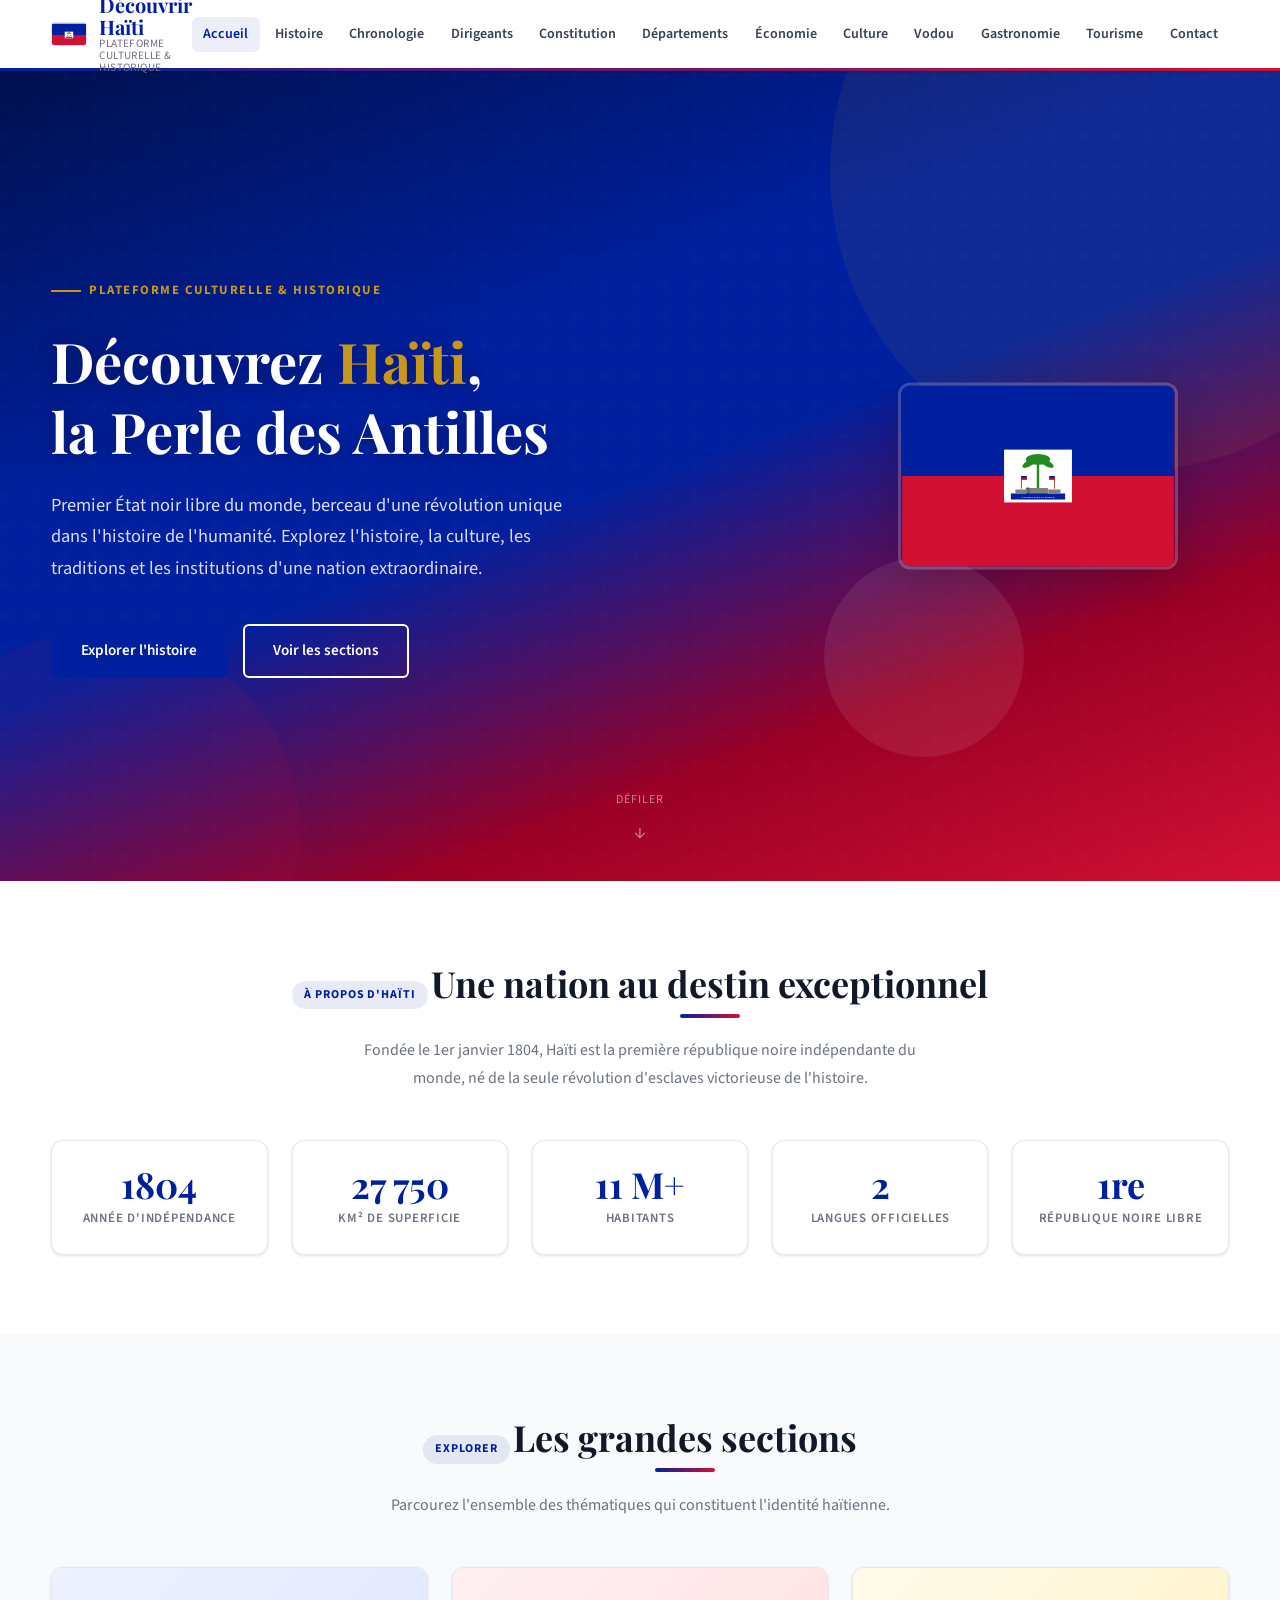
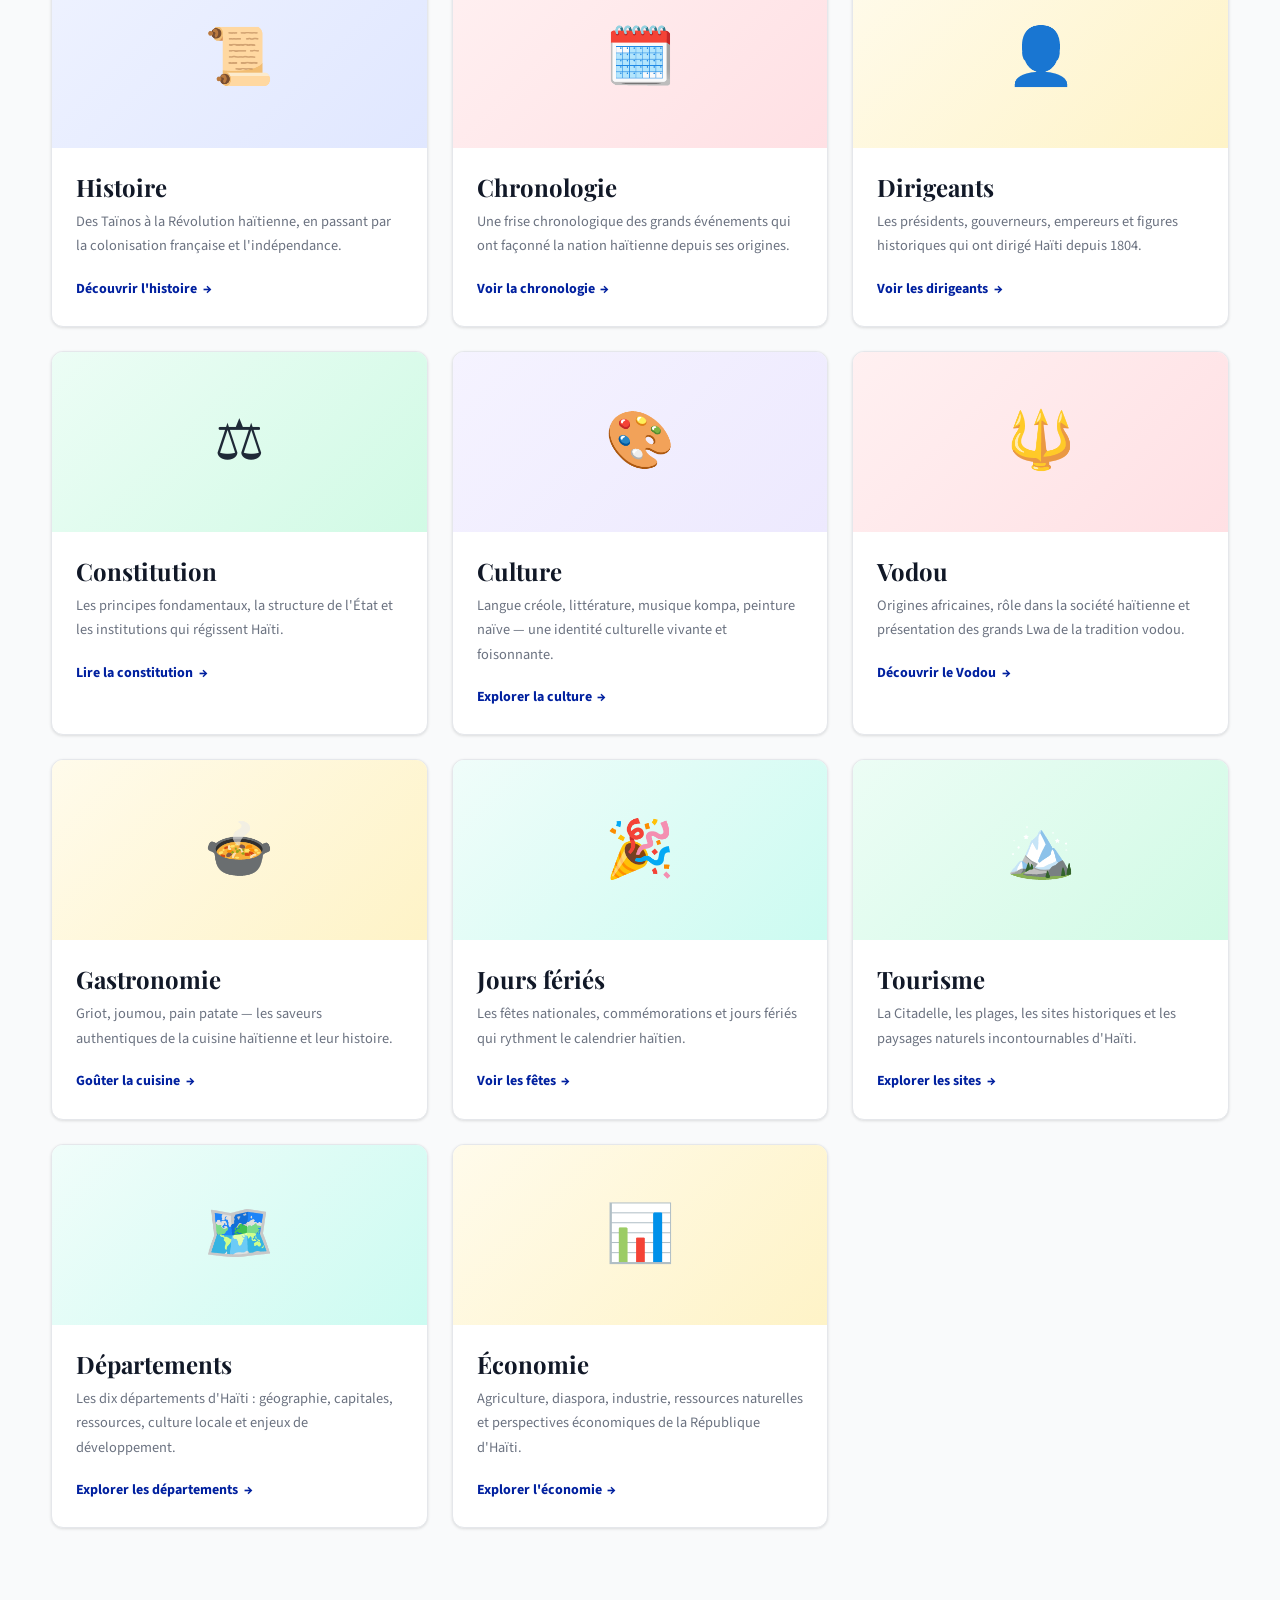
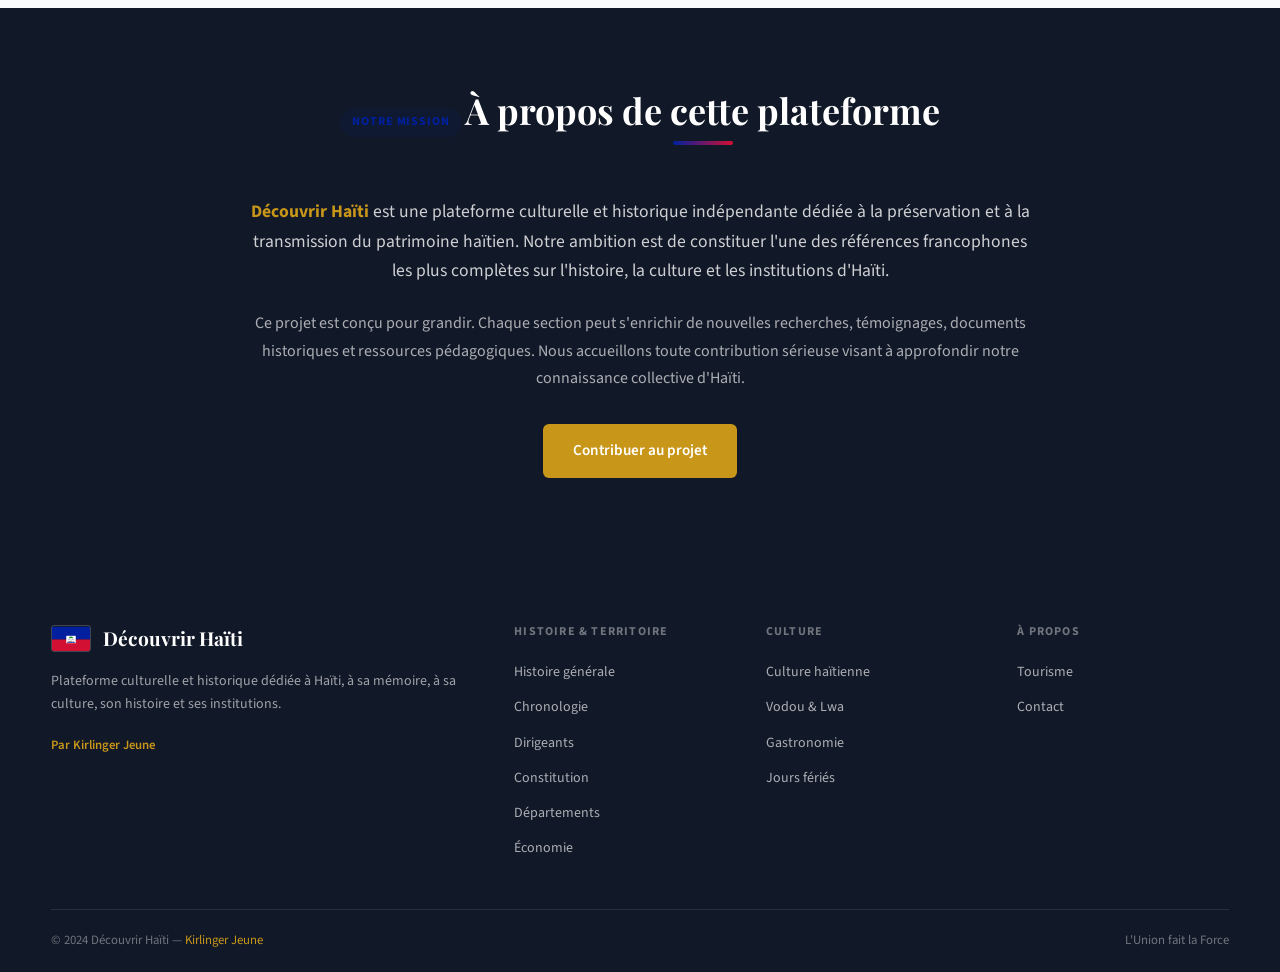
==== commit 6f2607c8: "Add new pages (départements, économie), expand dirigeants, update navigation and CSS Co-authored-by:" ====
--- a/index.html
+++ b/index.html
@@ -28,15 +28,16 @@
         <span></span><span></span><span></span>
       </button>
       <ul class="navbar__menu" id="main-menu" role="list">
-        <li><a href="index.html">Accueil</a></li>
+                <li><a href="index.html">Accueil</a></li>
         <li><a href="histoire.html">Histoire</a></li>
         <li><a href="chronologie.html">Chronologie</a></li>
         <li><a href="dirigeants.html">Dirigeants</a></li>
         <li><a href="constitution.html">Constitution</a></li>
+        <li><a href="departements.html">Départements</a></li>
+        <li><a href="economie.html">Économie</a></li>
         <li><a href="culture.html">Culture</a></li>
         <li><a href="vodou.html">Vodou</a></li>
         <li><a href="gastronomie.html">Gastronomie</a></li>
-        <li><a href="jours-feries.html">Jours fériés</a></li>
         <li><a href="tourisme.html">Tourisme</a></li>
         <li><a href="contact.html">Contact</a></li>
       </ul>
@@ -196,6 +197,24 @@
           </div>
         </article>
 
+        <article class="card">
+          <div class="card__icon card__icon--teal">🗺️</div>
+          <div class="card__body">
+            <h3>Départements</h3>
+            <p>Les dix départements d'Haïti : géographie, capitales, ressources, culture locale et enjeux de développement.</p>
+            <a href="departements.html" class="card__link">Explorer les départements</a>
+          </div>
+        </article>
+
+        <article class="card">
+          <div class="card__icon card__icon--gold">📊</div>
+          <div class="card__body">
+            <h3>Économie</h3>
+            <p>Agriculture, diaspora, industrie, ressources naturelles et perspectives économiques de la République d'Haïti.</p>
+            <a href="economie.html" class="card__link">Explorer l'économie</a>
+          </div>
+        </article>
+
       </div>
     </div>
   </section>
@@ -236,12 +255,14 @@
           <p class="footer__author">Par Kirlinger Jeune</p>
         </div>
         <div>
-          <p class="footer__heading">Histoire</p>
+          <p class="footer__heading">Histoire &amp; Territoire</p>
           <ul class="footer__links">
             <li><a href="histoire.html">Histoire générale</a></li>
             <li><a href="chronologie.html">Chronologie</a></li>
             <li><a href="dirigeants.html">Dirigeants</a></li>
             <li><a href="constitution.html">Constitution</a></li>
+            <li><a href="departements.html">Départements</a></li>
+            <li><a href="economie.html">Économie</a></li>
           </ul>
         </div>
         <div>
--- a/css/style.css
+++ b/css/style.css
@@ -251,7 +251,7 @@
   min-height: 90vh;
   display: flex;
   align-items: center;
-  background: linear-gradient(135deg, #00154a 0%, #00209F 40%, #1a0a3a 70%, #8B0020 100%);
+  background: linear-gradient(160deg, #00104e 0%, #00209F 35%, #00209F 50%, #9B0025 75%, #D21034 100%);
   overflow: hidden;
   color: var(--white);
 }
@@ -1148,3 +1148,374 @@
   .page-header { padding: 3rem 0 2.5rem; }
   .cards-grid { grid-template-columns: 1fr; }
 }
+
+/* ---- Department Cards ---- */
+.dept-card {
+  background: var(--white);
+  border-radius: var(--radius);
+  box-shadow: var(--shadow-sm);
+  border: 1px solid var(--border);
+  overflow: hidden;
+  transition: transform var(--transition), box-shadow var(--transition);
+}
+
+.dept-card:hover {
+  transform: translateY(-5px);
+  box-shadow: var(--shadow-md);
+}
+
+.dept-card__header {
+  height: 80px;
+  display: flex;
+  align-items: center;
+  justify-content: space-between;
+  padding: 0 1.5rem;
+  background: linear-gradient(135deg, var(--blue-haiti), #0035cc);
+  color: var(--white);
+}
+
+.dept-card__header--red    { background: linear-gradient(135deg, var(--red-haiti), #a00020); }
+.dept-card__header--teal   { background: linear-gradient(135deg, #0891b2, #0e7490); }
+.dept-card__header--green  { background: linear-gradient(135deg, #16a34a, #15803d); }
+.dept-card__header--purple { background: linear-gradient(135deg, #7c3aed, #6d28d9); }
+.dept-card__header--gold   { background: linear-gradient(135deg, var(--gold), #a67b14); }
+.dept-card__header--indigo { background: linear-gradient(135deg, #4338ca, #3730a3); }
+.dept-card__header--rose   { background: linear-gradient(135deg, #e11d48, #be123c); }
+.dept-card__header--slate  { background: linear-gradient(135deg, #475569, #334155); }
+.dept-card__header--orange { background: linear-gradient(135deg, #ea580c, #c2410c); }
+
+.dept-card__num {
+  font-family: var(--font-head);
+  font-size: 2.5rem;
+  font-weight: 700;
+  opacity: .3;
+}
+
+.dept-card__name {
+  font-family: var(--font-head);
+  font-size: 1.2rem;
+  font-weight: 700;
+}
+
+.dept-card__body {
+  padding: 1.5rem;
+}
+
+.dept-card__capital {
+  font-size: .75rem;
+  font-weight: 700;
+  letter-spacing: .08em;
+  text-transform: uppercase;
+  color: var(--blue-haiti);
+  margin-bottom: .75rem;
+}
+
+.dept-card__body p {
+  font-size: .875rem;
+  color: var(--text-light);
+  margin-bottom: .75rem;
+}
+
+.dept-card__tags {
+  display: flex;
+  flex-wrap: wrap;
+  gap: .4rem;
+}
+
+.dept-tag {
+  display: inline-block;
+  font-size: .7rem;
+  font-weight: 600;
+  padding: .2rem .6rem;
+  border-radius: 999px;
+  background: #f3f4f6;
+  color: var(--mid);
+}
+
+/* ---- Leader Era Divider ---- */
+.era-divider {
+  display: flex;
+  align-items: center;
+  gap: 1rem;
+  margin: 3rem 0 1.5rem;
+}
+
+.era-divider__line {
+  flex: 1;
+  height: 2px;
+  background: linear-gradient(90deg, var(--border), transparent);
+}
+
+.era-divider__line--right {
+  background: linear-gradient(90deg, transparent, var(--border));
+}
+
+.era-divider__label {
+  font-family: var(--font-head);
+  font-size: 1.1rem;
+  font-weight: 700;
+  color: var(--blue-haiti);
+  white-space: nowrap;
+}
+
+/* ---- Trauma / Event Cards ---- */
+.trauma-card {
+  background: var(--white);
+  border-radius: var(--radius);
+  padding: 1.5rem;
+  box-shadow: var(--shadow-sm);
+  border: 1px solid var(--border);
+  border-left: 5px solid var(--red-haiti);
+  transition: transform var(--transition), box-shadow var(--transition);
+}
+
+.trauma-card:hover {
+  transform: translateY(-3px);
+  box-shadow: var(--shadow-md);
+}
+
+.trauma-card--blue { border-left-color: var(--blue-haiti); }
+.trauma-card--gold { border-left-color: var(--gold); }
+
+.trauma-card__year {
+  font-size: .75rem;
+  font-weight: 700;
+  letter-spacing: .1em;
+  text-transform: uppercase;
+  color: var(--red-haiti);
+  margin-bottom: .4rem;
+}
+
+.trauma-card--blue .trauma-card__year { color: var(--blue-haiti); }
+.trauma-card--gold .trauma-card__year { color: var(--gold); }
+
+.trauma-card h3 {
+  font-size: 1.05rem;
+  margin-bottom: .5rem;
+}
+
+.trauma-card p {
+  font-size: .875rem;
+  color: var(--text-light);
+  margin-bottom: 0;
+}
+
+/* ---- Resource Cards ---- */
+.resource-grid {
+  display: grid;
+  gap: 1.5rem;
+  grid-template-columns: repeat(auto-fill, minmax(240px, 1fr));
+}
+
+.resource-card {
+  background: var(--white);
+  border-radius: var(--radius);
+  padding: 1.75rem;
+  box-shadow: var(--shadow-sm);
+  border: 1px solid var(--border);
+  border-top: 4px solid var(--blue-haiti);
+  transition: transform var(--transition), box-shadow var(--transition);
+}
+
+.resource-card:hover {
+  transform: translateY(-4px);
+  box-shadow: var(--shadow-md);
+}
+
+.resource-card--red    { border-top-color: var(--red-haiti); }
+.resource-card--gold   { border-top-color: var(--gold); }
+.resource-card--green  { border-top-color: #16a34a; }
+.resource-card--teal   { border-top-color: #0891b2; }
+
+.resource-card__icon {
+  width: 48px;
+  height: 48px;
+  border-radius: var(--radius-sm);
+  background: rgba(0,32,159,.08);
+  display: flex;
+  align-items: center;
+  justify-content: center;
+  font-size: 1.5rem;
+  margin-bottom: 1rem;
+}
+
+.resource-card--red  .resource-card__icon { background: rgba(210,16,52,.08); }
+.resource-card--gold .resource-card__icon { background: rgba(200,151,26,.08); }
+.resource-card--green .resource-card__icon { background: rgba(22,163,74,.08); }
+.resource-card--teal .resource-card__icon { background: rgba(8,145,178,.08); }
+
+.resource-card h3 { font-size: 1rem; margin-bottom: .4rem; }
+.resource-card p  { font-size: .875rem; color: var(--text-light); margin-bottom: 0; }
+
+/* ---- Two-column layout ---- */
+.two-col {
+  display: grid;
+  gap: 2rem;
+  grid-template-columns: 1fr 1fr;
+}
+
+@media (max-width: 768px) {
+  .two-col { grid-template-columns: 1fr; }
+}
+
+/* ---- Highlight box ---- */
+.highlight-box {
+  background: linear-gradient(135deg, var(--blue-haiti), #0035cc);
+  color: var(--white);
+  border-radius: var(--radius);
+  padding: 2.5rem;
+  position: relative;
+  overflow: hidden;
+}
+
+.highlight-box::before {
+  content: '';
+  position: absolute;
+  inset: 0;
+  background: url("data:image/svg+xml,%3Csvg width='60' height='60' viewBox='0 0 60 60' xmlns='http://www.w3.org/2000/svg'%3E%3Cg fill='none' fill-rule='evenodd'%3E%3Cg fill='%23ffffff' fill-opacity='0.04'%3E%3Cpath d='M36 34v-4h-2v4h-4v2h4v4h2v-4h4v-2h-4zm0-30V0h-2v4h-4v2h4v4h2V6h4V4h-4zM6 34v-4H4v4H0v2h4v4h2v-4h4v-2H6zM6 4V0H4v4H0v2h4v4h2V6h4V4H6z'/%3E%3C/g%3E%3C/g%3E%3C/svg%3E");
+}
+
+.highlight-box h3 { color: var(--white); position: relative; margin-bottom: .75rem; }
+.highlight-box p  { color: rgba(255,255,255,.85); position: relative; margin-bottom: 0; }
+
+.highlight-box--red { background: linear-gradient(135deg, var(--red-haiti), #a00020); }
+.highlight-box--gold { background: linear-gradient(135deg, #b8840f, var(--gold)); }
+
+/* ---- Number list ---- */
+.num-list {
+  counter-reset: num-counter;
+  list-style: none;
+  display: flex;
+  flex-direction: column;
+  gap: .75rem;
+}
+
+.num-list li {
+  counter-increment: num-counter;
+  display: flex;
+  align-items: flex-start;
+  gap: 1rem;
+  font-size: .9rem;
+  color: var(--text-light);
+}
+
+.num-list li::before {
+  content: counter(num-counter);
+  flex-shrink: 0;
+  width: 28px;
+  height: 28px;
+  border-radius: 50%;
+  background: var(--blue-haiti);
+  color: var(--white);
+  font-size: .75rem;
+  font-weight: 700;
+  display: flex;
+  align-items: center;
+  justify-content: center;
+  margin-top: .1rem;
+}
+
+/* ---- Quote block ---- */
+.blockquote-haiti {
+  border-left: 4px solid var(--gold);
+  padding: 1.25rem 1.75rem;
+  background: var(--white);
+  border-radius: 0 var(--radius-sm) var(--radius-sm) 0;
+  box-shadow: var(--shadow-sm);
+  font-style: italic;
+  color: var(--mid);
+  font-size: 1.05rem;
+  margin: 2rem 0;
+}
+
+.blockquote-haiti cite {
+  display: block;
+  font-style: normal;
+  font-weight: 700;
+  font-size: .8rem;
+  color: var(--gold);
+  margin-top: .75rem;
+}
+
+/* ---- Period tag ---- */
+.period-tag {
+  display: inline-block;
+  font-size: .7rem;
+  font-weight: 700;
+  letter-spacing: .08em;
+  text-transform: uppercase;
+  background: rgba(0,32,159,.1);
+  color: var(--blue-haiti);
+  border-radius: 999px;
+  padding: .2rem .75rem;
+  margin-bottom: .5rem;
+}
+
+.period-tag--red  { background: rgba(210,16,52,.1); color: var(--red-haiti); }
+.period-tag--gold { background: rgba(200,151,26,.1); color: #8a6812; }
+
+/* ---- Ministry grid ---- */
+.ministry-grid {
+  display: grid;
+  gap: 1rem;
+  grid-template-columns: repeat(auto-fill, minmax(220px, 1fr));
+}
+
+.ministry-item {
+  background: var(--white);
+  border-radius: var(--radius-sm);
+  padding: 1rem 1.25rem;
+  border: 1px solid var(--border);
+  border-left: 3px solid var(--blue-haiti);
+  font-size: .875rem;
+  font-weight: 600;
+  color: var(--dark);
+  transition: border-left-color var(--transition), box-shadow var(--transition);
+}
+
+.ministry-item:hover {
+  border-left-color: var(--red-haiti);
+  box-shadow: var(--shadow-sm);
+}
+
+/* ---- Sector cards ---- */
+.sector-card {
+  background: var(--white);
+  border-radius: var(--radius);
+  padding: 1.75rem;
+  box-shadow: var(--shadow-sm);
+  border: 1px solid var(--border);
+  transition: transform var(--transition), box-shadow var(--transition);
+}
+
+.sector-card:hover {
+  transform: translateY(-4px);
+  box-shadow: var(--shadow-md);
+}
+
+.sector-card__label {
+  font-size: .7rem;
+  font-weight: 700;
+  letter-spacing: .1em;
+  text-transform: uppercase;
+  color: var(--text-light);
+  margin-bottom: .5rem;
+}
+
+.sector-card h3 { font-size: 1.05rem; margin-bottom: .5rem; }
+.sector-card p  { font-size: .875rem; color: var(--text-light); margin-bottom: 0; }
+
+/* ---- Pct bar ---- */
+.pct-bar {
+  margin-top: .75rem;
+  height: 6px;
+  background: var(--border);
+  border-radius: 3px;
+  overflow: hidden;
+}
+
+.pct-bar__fill {
+  height: 100%;
+  background: linear-gradient(90deg, var(--blue-haiti), var(--red-haiti));
+  border-radius: 3px;
+}
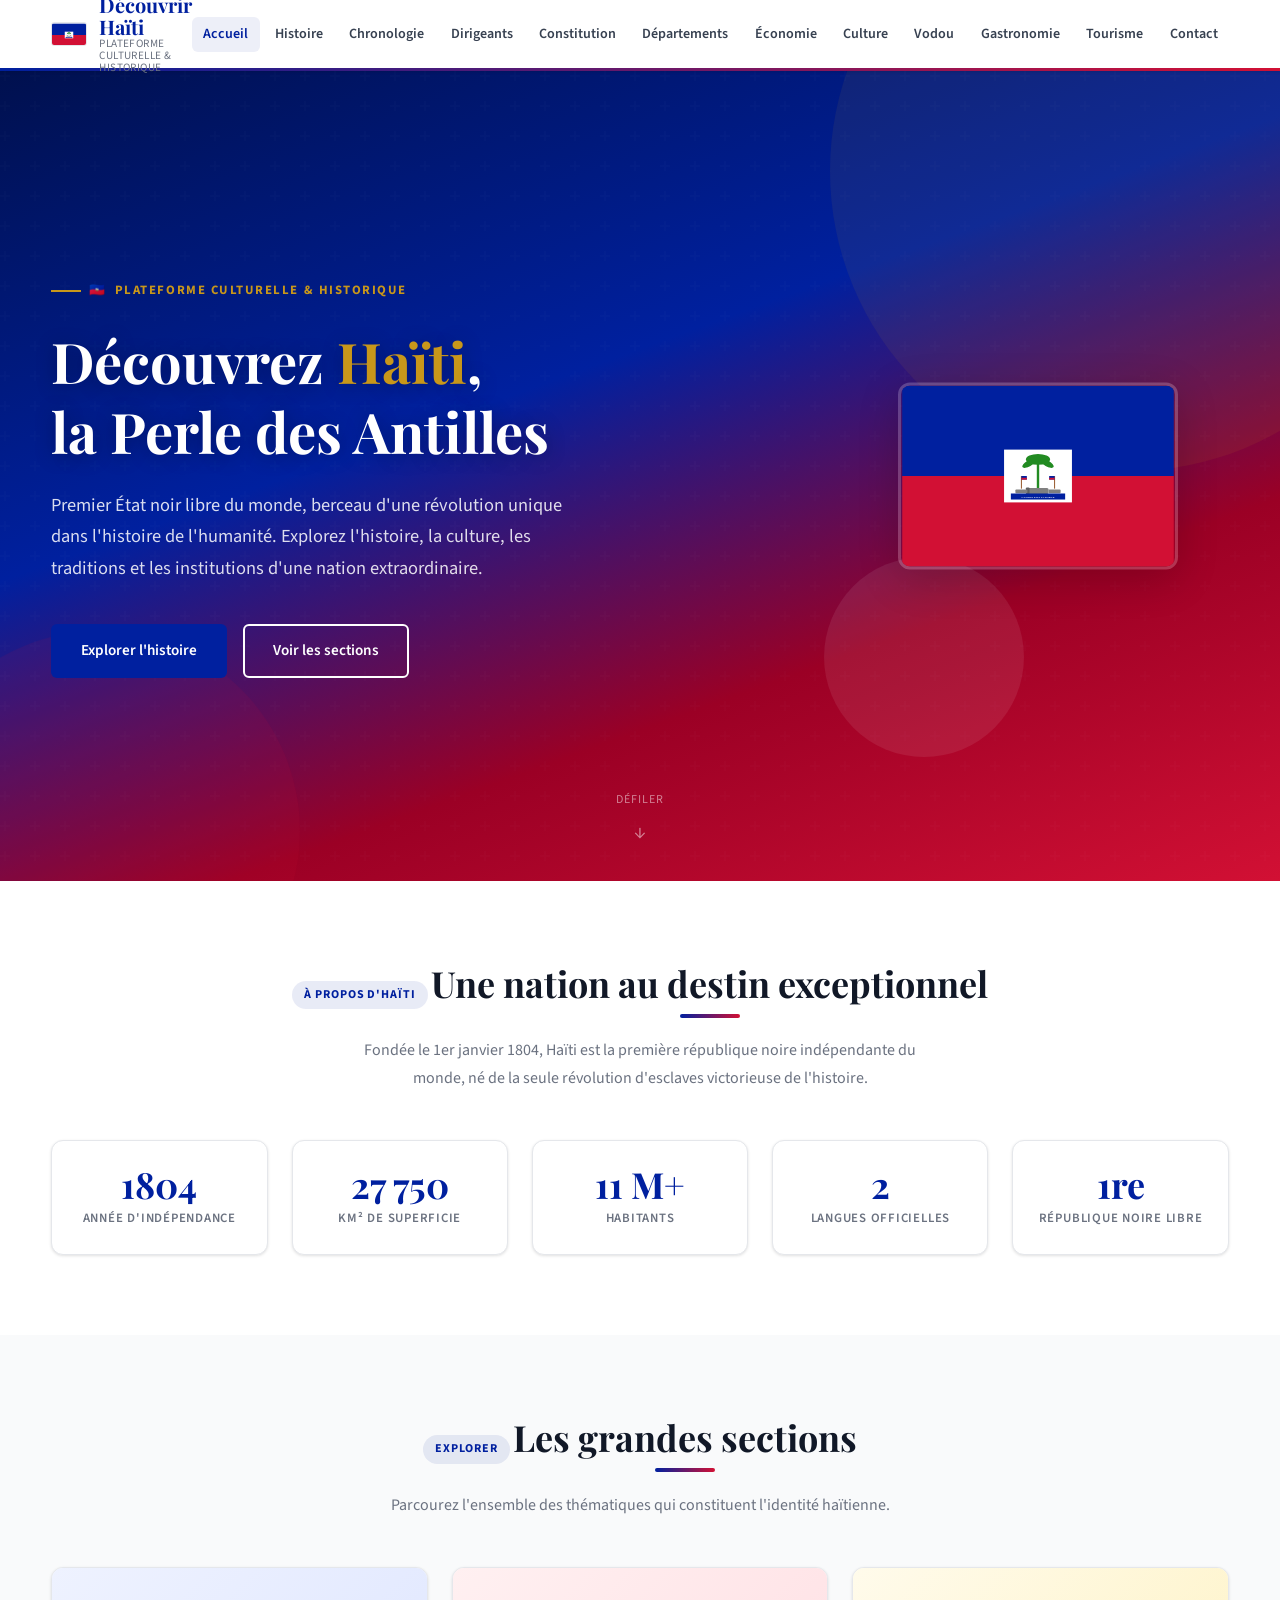
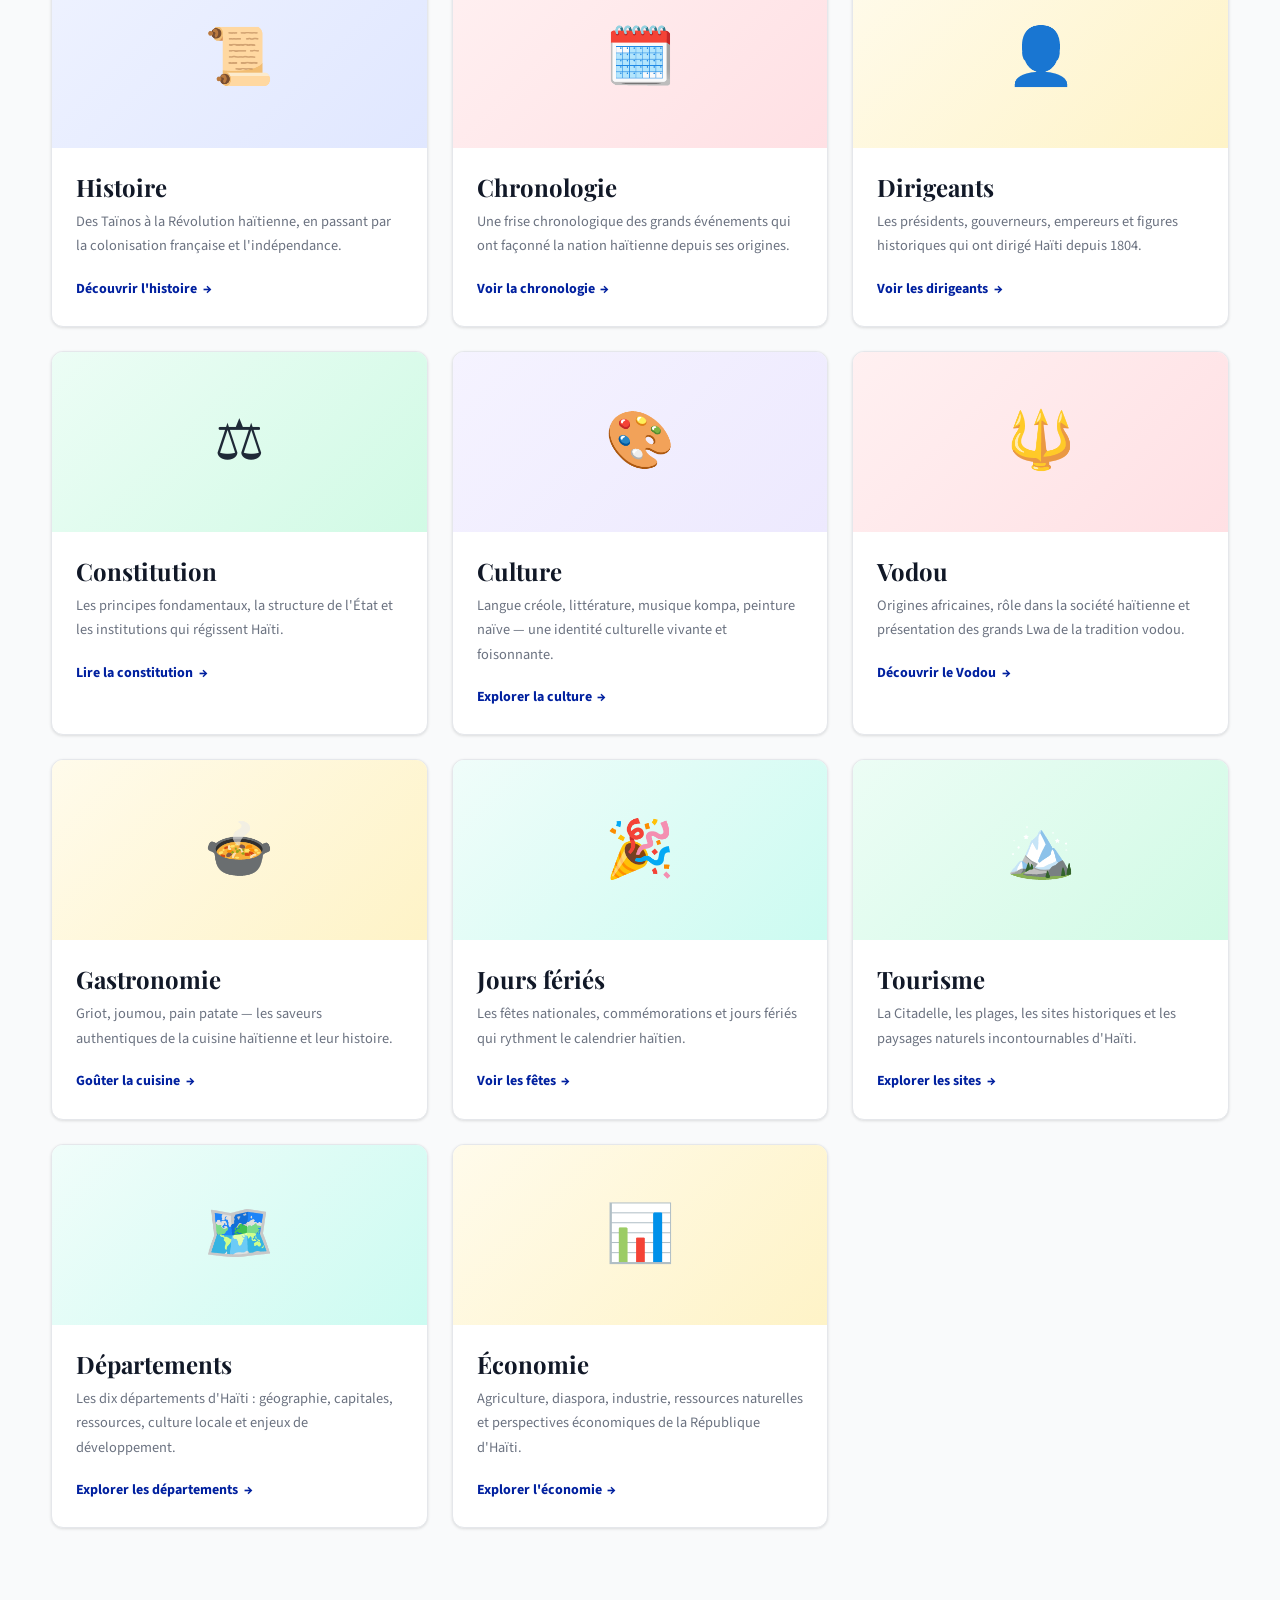
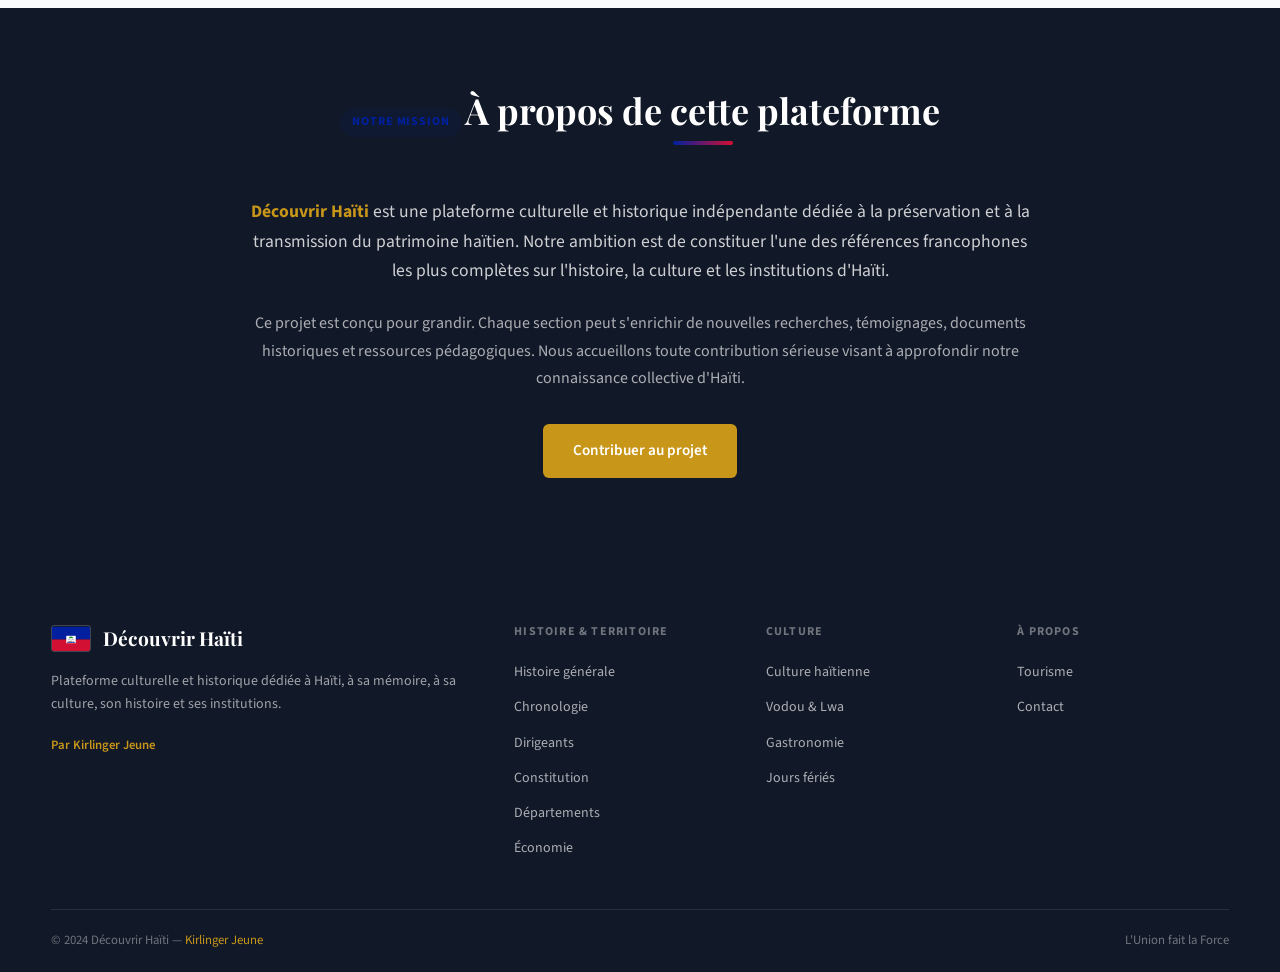
==== commit 62bafb98: "Expand histoire.html, constitution.html, chronologie.html; fix CSS gradient and emoji accessibility " ====
--- a/index.html
+++ b/index.html
@@ -53,7 +53,7 @@
     </div>
     <div class="container">
       <div class="hero__content">
-        <div class="hero__eyebrow">Plateforme culturelle &amp; historique</div>
+        <div class="hero__eyebrow"><span aria-hidden="true">🇭🇹</span> Plateforme culturelle &amp; historique</div>
         <h1 class="hero__title">
           Découvrez <em>Haïti</em>,<br />la Perle des Antilles
         </h1>
--- a/css/style.css
+++ b/css/style.css
@@ -251,7 +251,7 @@
   min-height: 90vh;
   display: flex;
   align-items: center;
-  background: linear-gradient(160deg, #00104e 0%, #00209F 35%, #00209F 50%, #9B0025 75%, #D21034 100%);
+  background: linear-gradient(160deg, #00104e 0%, #00209F 40%, #9B0025 70%, #D21034 100%);
   overflow: hidden;
   color: var(--white);
 }
